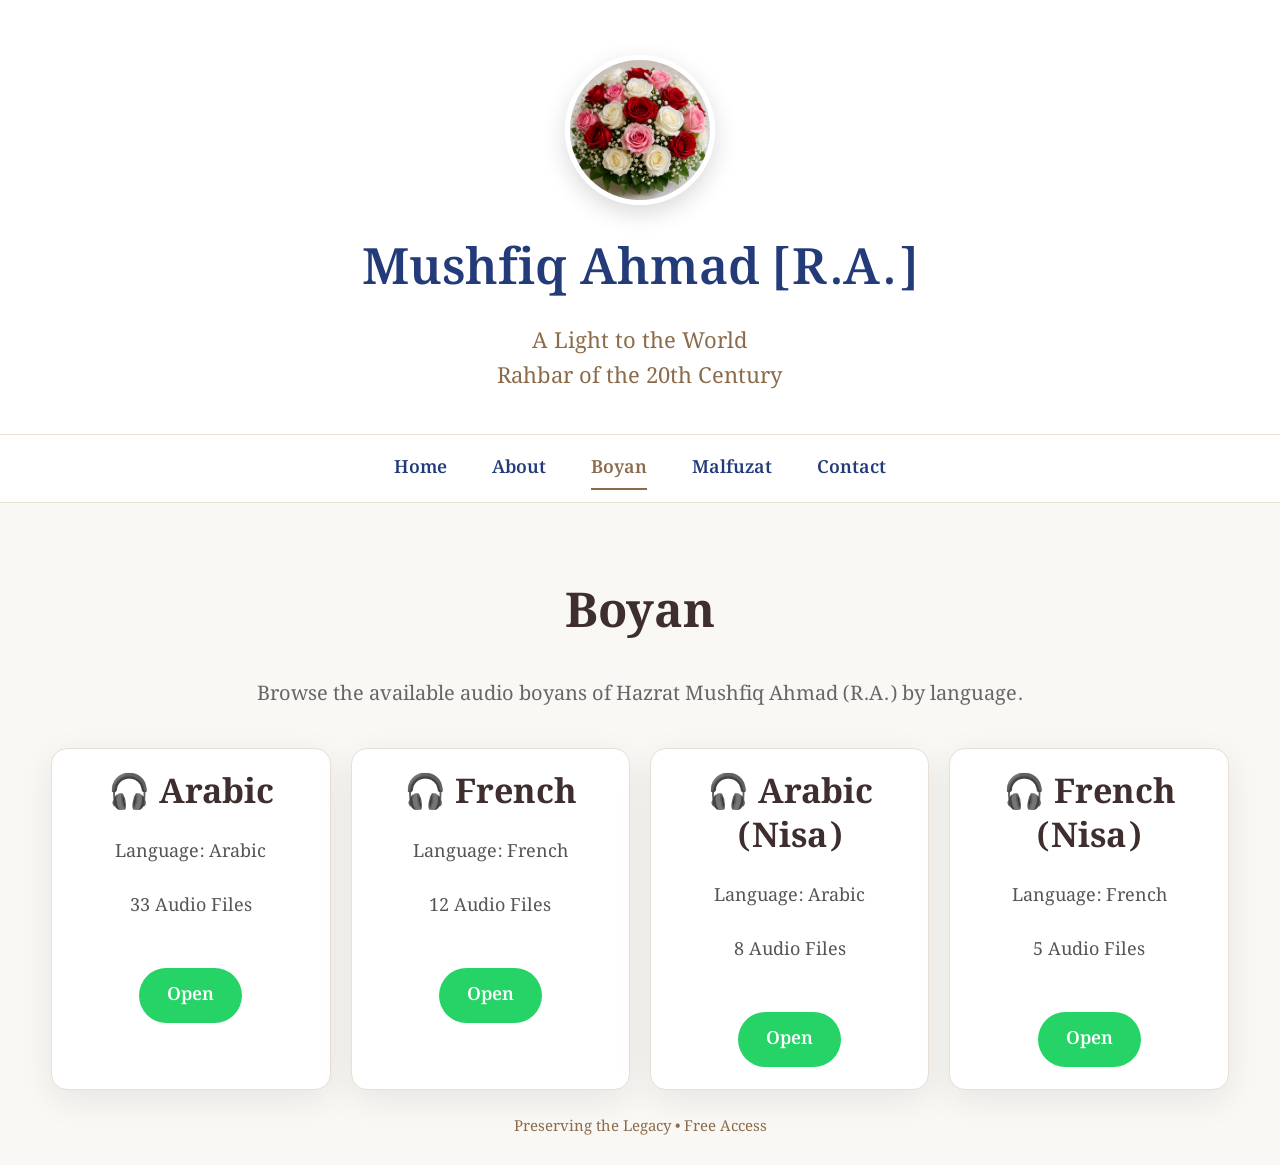
==== boyan/index.html @ 86aa0bdf "Boyan page update" ====
<!DOCTYPE html>
<html lang="en">

<head>

    <meta charset="UTF-8">

    <meta name="viewport" content="width=device-width, initial-scale=1.0">

    <title>Boyan | Mushfiq Ahmad [R.A.]</title>

    <link rel="icon" type="image/png" sizes="32x32" href="../images/favicon.png">
    <link rel="shortcut icon" href="../images/favicon.png">
    <link rel="apple-touch-icon" href="../images/favicon.png">

    <link rel="stylesheet" href="../css/style.css">

    <link rel="preconnect" href="https://fonts.googleapis.com">
    <link rel="preconnect" href="https://fonts.gstatic.com" crossorigin>

    <link href="https://fonts.googleapis.com/css2?family=Cormorant+Garamond:wght@400;500;600;700&family=Noto+Serif+Bengali:wght@400;500;600;700&display=swap" rel="stylesheet">

</head>

<body>

<header class="site-header">

    <div class="container">

        <div class="site-branding">

            <div class="site-logo">

                <img src="../images/logo-flower.png" alt="Flower Logo">

            </div>

            <h1>Mushfiq Ahmad [R.A.]</h1>

            <p class="tagline">

                A Light to the World<br>
                Rahbar of the 20th Century

            </p>

        </div>

    </div>

</header>

<nav class="main-nav">

    <div class="container">

        <ul>

            <li><a href="../index.html">Home</a></li>

            <li><a href="../about.html">About</a></li>

            <li><a class="active" href="index.html">Boyan</a></li>

            <li><a href="../malfuzat/index.html">Malfuzat</a></li>

            <li><a href="../contact.html">Contact</a></li>

        </ul>

    </div>

</nav>

<main>

<section class="contact-hero">

    <div class="container">

        <div class="contact-heading">

            <h1>Boyan</h1>

            <p>

                Browse the available audio boyans of Hazrat Mushfiq Ahmad (R.A.) by language.

            </p>

        </div>

    </div>

</section>

<section class="boyan-content">

    <div class="container">
<div class="contact-grid">

    <!-- Arabic -->

    <div class="contact-card">

        <h2>🎧 Arabic</h2>

        <p>

            Language: Arabic

        </p>

        <p>

            33 Audio Files

        </p>

        <a href="arabic.html" class="whatsapp-btn">

            Open

        </a>

    </div>



    <!-- French -->

    <div class="contact-card">

        <h2>🎧 French</h2>

        <p>

            Language: French

        </p>

        <p>

            12 Audio Files

        </p>

        <a href="french.html" class="whatsapp-btn">

            Open

        </a>

    </div>



    <!-- Arabic Nisa -->

    <div class="contact-card">

        <h2>🎧 Arabic (Nisa)</h2>

        <p>

            Language: Arabic

        </p>

        <p>

            8 Audio Files

        </p>

        <a href="arabic-nisa.html" class="whatsapp-btn">

            Open

        </a>

    </div>



    <!-- French Nisa -->

    <div class="contact-card">

        <h2>🎧 French (Nisa)</h2>

        <p>

            Language: French

        </p>

        <p>

            5 Audio Files

        </p>

        <a href="french-nisa.html" class="whatsapp-btn">

            Open

        </a>

    </div>

</div>

</div>

</section>
<div style="text-align:center; padding:25px 0; color:#8b6b4a; font-size:15px;">

    Preserving the Legacy • Free Access

</div>
---- css/style.css ----
/* ===================================================
   Mushfiq Ahmad [R.A.]
   Main Stylesheet
=================================================== */

:root{

    --bg:#faf8f5;
    --white:#ffffff;
    --primary:#3f2e2e;
    --secondary:#8b6b4a;
    --border:#e8dfd5;
    --shadow:0 10px 35px rgba(0,0,0,.08);

}

*{
    margin:0;
    padding:0;
    box-sizing:border-box;
}

html{
    scroll-behavior:smooth;
}

body{

    font-family: "Noto Serif Bengali", serif;
    background:var(--bg);
    color:#243b7a;
    line-height:1.7;

}

img{

    width:100%;
    display:block;

}

a{

    text-decoration:none;
    color:inherit;

}

ul{

    list-style:none;

}

.container{

    width:92%;
    max-width:1200px;
    margin:auto;

}

/* ==========================
      HEADER
========================== */

.site-header{

    background:#ffffff;
    text-align:center;
    padding:55px 20px 40px;

}

.site-logo{

    width:150px;
    margin:auto;
    margin-bottom:22px;

}

.site-logo img{

    width:150px;
    height:150px;
    object-fit:cover;
    border-radius:50%;
    border:5px solid #ffffff;
    box-shadow:0 8px 25px rgba(0,0,0,.15);

}

.site-branding h1{

    font-size:50px;
    font-weight:600;
    margin-bottom:12px;

}

.tagline{

    font-size:22px;
    color:var(--secondary);
    line-height:1.6;

}

/* ==========================
      NAVIGATION
========================== */

.main-nav{

    background:#ffffff;
    border-top:1px solid var(--border);
    border-bottom:1px solid var(--border);
    position:sticky;
    top:0;
    z-index:999;

}

.main-nav ul{

    display:flex;
    justify-content:center;
    gap:45px;
    padding:18px;

}

.main-nav a{

    font-size:18px;
    font-weight:600;
    transition:.3s;
    padding-bottom:6px;

}

.main-nav a:hover,
.main-nav .active{

    color:var(--secondary);
    border-bottom:2px solid var(--secondary);

}

/* ==========================
      HERO
========================== */

.hero{

    padding:40px 0 20px;

}

.hero-content{

    display:grid;
    grid-template-columns:1fr 1fr;
    gap:70px;
    align-items:center;

}

.hero-image{

    display:flex;
    justify-content:center;
    align-items:center;

}

.hero-image img{

    width:60%;
    max-width:380px;
    border-radius:22px;
    box-shadow:var(--shadow);

}

.hero-text h2{

    font-size:48px;
    margin-bottom:20px;
    line-height:1.2;

}

.hero-text h3{

    font-size:28px;
    font-weight:400;
    color:#666;
    margin-bottom:35px;
    line-height:1.5;

}

.hero-date{

    display:inline-block;
    background:#ffffff;
    border:1px solid var(--border);
    border-radius:14px;
    padding:20px 35px;
    box-shadow:var(--shadow);

}

.hero-date span{

    display:block;

}

.hero-date span:first-child{

    font-size:19px;
    font-weight:600;
    margin-bottom:8px;

}

.hero-date span:last-child{

    color:var(--secondary);
    font-size:17px;

}

/* ==========================
      RESPONSIVE
========================== */

@media (max-width:992px){

.hero-content{

grid-template-columns:1fr;
text-align:center;
gap:45px;

}

.hero-image img{

width:70%;
max-width:360px;

}

.hero-text h2{

font-size:40px;

}

.hero-text h3{

font-size:24px;

}

}

@media (max-width:768px){

.site-header{

padding:40px 20px;

}

.site-logo{

width:130px;

}

.site-logo img{

width:130px;
height:130px;

}

.site-branding h1{

font-size:34px;

}

.tagline{

font-size:18px;

}

.main-nav ul{

flex-wrap:wrap;
gap:18px;

}

.main-nav a{

font-size:16px;

}

.hero{

padding:60px 0;

}

.hero-image img{

width:80%;
max-width:320px;

}

.hero-text h2{

font-size:34px;

}

.hero-text h3{

font-size:22px;

}

.hero-date{

padding:18px 24px;

}

}

@media (max-width:576px){

.container{

width:92%;

}

.site-logo{

width:110px;

}

.site-logo img{

width:110px;
height:110px;

}

.site-branding h1{

font-size:28px;

}

.tagline{

font-size:16px;

}

.hero-image img{

width:100%;
max-width:280px;

}

.hero-text h2{

font-size:28px;

}

.hero-text h3{

font-size:20px;

}

.hero-date{

width:100%;

}

}
/* ===========================================
        INTRO SECTION
=========================================== */

.intro-section{

    padding:90px 0;

    background:#ffffff;

}

.section-title{

    text-align:center;

    margin-bottom:60px;

}

.section-title h2{

    font-size:44px;

    color:#243b7a;

    font-weight:600;

    line-height:1.4;

}

.title-line{

    width:120px;

    height:4px;

    background:var(--secondary);

    margin:25px auto 0;

    border-radius:50px;

}

.intro-card{

    max-width:900px;

    margin:auto;

    background:#faf8f5;

    padding:55px;

    border-radius:24px;

    box-shadow:var(--shadow);

    border:1px solid var(--border);

}

.intro-card p{

    font-size:21px;

    line-height:2;

    color:#444;

    margin-bottom:28px;

    text-align:justify;

}

.intro-card blockquote{

    margin-top:40px;

    text-align:center;

    font-size:30px;

    color:var(--secondary);

    font-style:italic;

    font-weight:600;

}

/* ---------- Responsive ---------- */

@media(max-width:768px){

.intro-section{

padding:70px 0;

}

.section-title h2{

font-size:32px;

}

.intro-card{

padding:35px 28px;

}

.intro-card p{

font-size:18px;

text-align:left;

}

.intro-card blockquote{

font-size:24px;

}

}
/* ===========================================
        নির্বাচিত বয়ান
=========================================== */

.featured-boyan{

    padding:90px 0;

    background:var(--bg);

}

.section-subtitle{

    margin-top:0px;

    color:#777;

    font-size:18px;

}

.boyan-grid{

    display:grid;

    grid-template-columns:repeat(4,1fr);

    gap:22px;

    margin-top:60px;
    justify-content:center;

}

.boyan-card{

    background:#ffffff;

    border-radius:20px;

    padding:28px 20px;

    text-align:center;

    box-shadow:var(--shadow);

    transition:.35s;

    border:1px solid var(--border);
    max-width:220px;

}

.boyan-card:hover{

    transform:translateY(-8px);

    box-shadow:0 18px 45px rgba(0,0,0,.12);

}

.boyan-icon{

    font-size:54px;

    margin-bottom:8px;

}

.boyan-card h3{

    font-size:28px;

    margin-bottom:12px;

    color:var(--primary);

}

.boyan-card p{

    color:#666;

    font-size:17px;

    line-height:1.7;

}

@media(max-width:992px){

.boyan-grid{

grid-template-columns:repeat(2,1fr);

}

}

@media(max-width:576px){

.boyan-grid{

grid-template-columns:1fr;

}

.boyan-card{

padding:35px 25px;

}

}
/* ===========================================
        FEATURED MALFUZAT
=========================================== */

.featured-malfuzat{

    padding:90px 0;

    background:#ffffff;

}

.malfuzat-grid{

    display:grid;

    grid-template-columns:repeat(5,1fr);

    gap:25px;

    margin-top:60px;

}

.malfuzat-card{

    background:#faf8f5;

    border:1px solid var(--border);

    border-radius:20px;

    padding:35px 20px;

    text-align:center;

    box-shadow:var(--shadow);

    transition:.35s;

}

.malfuzat-card:hover{

    transform:translateY(-8px);

    box-shadow:0 18px 40px rgba(0,0,0,.12);

}

.book-icon{

    font-size:52px;

    margin-bottom:20px;

}

.malfuzat-card h3{

    font-size:26px;

    margin-bottom:10px;

    color:var(--primary);

}

.malfuzat-card p{

    color:#777;

    margin-bottom:25px;

    font-size:18px;

}

.read-link{

    color:var(--secondary);

    font-weight:700;

    font-size:17px;

    transition:.3s;

}

.malfuzat-card:hover .read-link{

    letter-spacing:1px;

}

@media(max-width:1200px){

.malfuzat-grid{

grid-template-columns:repeat(3,1fr);

}

}

@media(max-width:768px){

.malfuzat-grid{

grid-template-columns:repeat(2,1fr);

}

}

@media(max-width:576px){

.malfuzat-grid{

grid-template-columns:1fr;

}

}
/* ==========================
   Intro Button
========================== */

.intro-button{

    text-align:center;

    margin-top:35px;

}

.btn-about{

    display:inline-block;

    padding:15px 42px;

    background:#8b6b4a;

    color:#fff;

    font-size:18px;

    font-weight:600;

    border-radius:50px;

    transition:.35s ease;

    box-shadow:0 8px 20px rgba(0,0,0,.15);

}

.btn-about:hover{

    background:#6f5438;

    transform:translateY(-3px);

    box-shadow:0 14px 28px rgba(0,0,0,.18);

}
/* ===================================================
                ABOUT PAGE
=================================================== */

.about-page{

    padding:80px 0;

}

.about-header{

    text-align:center;

    margin-bottom:60px;

}

.about-small-title{

    display:inline-block;

    font-size:22px;

    color:#8b6b4a;

    letter-spacing:2px;

    margin-bottom:15px;

}

.about-header h1{

    font-size:54px;

    color:#3f2e2e;

    margin-bottom:15px;

    font-weight:700;

}

.about-header h2{

    font-size:28px;

    font-style:italic;

    color:#8b6b4a;

    font-weight:500;

}

.about-article{

    max-width:1000px;

    margin:0 auto;

    font-family:"Noto Serif Bengali", serif;

    font-size:1.42rem;

    line-height:2.35;

    font-weight:500;

    color:#123f8d;

    text-align:justify;

    text-justify:inter-word;

    letter-spacing:.01em;

    -webkit-font-smoothing:antialiased;

    -moz-osx-font-smoothing:grayscale;

}


.about-article p{

    font-family:"Noto Serif Bengali", serif;

    font-size:20px;

    line-height:2.15;

    font-weight:500;

    text-align:justify;

    text-justify:inter-word;

    margin-bottom:32px;

    color:#123f8d !important;

}

.about-article strong{

    color:#0a2f75 !important;

    font-weight:700;

}

.about-article blockquote{

    margin:50px auto;

    max-width:750px;

    text-align:center;

    font-size:34px;

    font-style:italic;

    color:#8b6b4a;

    font-weight:600;

    line-height:1.6;

}

.about-article hr{

    margin:60px auto;

    width:140px;

    border:none;

    border-top:2px solid #d8c7b4;

}

@media(max-width:768px){

.about-header h1{

font-size:38px;

}

.about-header h2{

font-size:22px;

}

.about-article{

padding:35px 25px;

}

.about-article p{

font-size:19px;

line-height:2;

}

.about-article blockquote{

font-size:26px;

}

.about-article p:first-child:first-letter{

font-size:54px;

line-height:48px;

}

}
/* =====================================
   CONTACT PAGE
===================================== */

.contact-hero{

    padding:70px 0 35px;

}

.contact-heading{

    text-align:center;

    max-width:900px;

    margin:auto;

}

.contact-heading h1{

    font-size:48px;

    margin-bottom:20px;

    color:var(--primary);

}

.contact-heading p{

    font-size:20px;

    line-height:1.9;

    color:#666;

}


.contact-content{

    padding:30px 0 70px;

}


.contact-grid{

    display:grid;

    grid-template-columns:repeat(4,1fr);

    gap:20px;

}


.contact-card{

    background:#ffffff;

    padding:22px;

    border-radius:16px;

    text-align:center;

    box-shadow:var(--shadow);

    border:1px solid var(--border);

}
.contact-card h2{

    font-size:22px;

    margin-bottom:18px;

    line-height:1.3;

}
.contact-card p{

    font-size:17px;

    margin:10px 0;

}

.contact-card h2{

    font-size:34px;

    margin-bottom:20px;

    color:var(--primary);

}


.contact-card p{

    font-size:18px;

    line-height:1.9;

    color:#555;

    margin-bottom:20px;

}


.contact-list{

    margin-top:25px;

}


.contact-list li{

    padding:14px 0;

    border-bottom:1px solid #ececec;

    font-size:18px;

}


.contact-list li:last-child{

    border-bottom:none;

}


/* ==============================
   CONTACT RESPONSIVE
============================== */

@media(max-width:900px){

.contact-grid{

grid-template-columns:1fr;

}

.contact-heading h1{

font-size:38px;

}

.contact-card{

padding:30px;

}

}
/* ==========================
   WhatsApp Section
========================== */

.whatsapp-section{

    padding:70px 0;

}

.whatsapp-card{

    max-width:700px;

    margin:auto;

    text-align:center;

    background:#fff;

    padding:45px;

    border-radius:24px;

    box-shadow:var(--shadow);

    border:1px solid var(--border);

}

.whatsapp-card h2{

    font-size:34px;

    margin-bottom:18px;

}

.whatsapp-card p{

    font-size:18px;

    color:#666;

    line-height:1.8;

    margin-bottom:30px;

}

.whatsapp-qr{

    width:280px;

    margin:25px auto;

    border-radius:16px;

}

.whatsapp-btn{

    display:inline-block;

    margin-top:25px;

    background:#25D366;

    color:#fff;

    padding:12px 28px;

    border-radius:30px;

    font-size:18px;

    font-weight:600;

    transition:.3s;

}

.whatsapp-btn:hover{

    background:#1da851;

}
/* ===================================
MALFUZAT HERO
=================================== */

.malfuzat-hero{

padding:90px 0;

text-align:center;

}

.malfuzat-hero h1{

font-size:52px;

margin-bottom:20px;

color:var(--primary);

}

.malfuzat-hero p{

max-width:760px;

margin:auto;

font-size:21px;

line-height:1.9;

color:#666;

}
/*==================================
MALFUZAT VOLUME
==================================*/

.volume-section{

padding:20px 0 90px;

}

.section-title{

text-align:center;

margin-bottom:50px;

}

.section-title h2{

font-size:40px;

margin-bottom:12px;

color:var(--primary);

}

.section-title p{

font-size:18px;

color:#666;

}

.volume-grid{

display:grid;

grid-template-columns:repeat(auto-fit,minmax(280px,1fr));

gap:30px;

}

.volume-card{

background:#fff;

border:1px solid var(--border);

border-radius:18px;

padding:35px;

box-shadow:var(--shadow);

transition:.35s;

}

.volume-card:hover{

transform:translateY(-8px);

}

.volume-number{

display:inline-block;

background:#f3ece4;

padding:8px 18px;

border-radius:50px;

font-weight:600;

color:var(--secondary);

margin-bottom:20px;

}

.volume-card h3{

font-size:28px;

margin-bottom:15px;

}

.volume-card p{

color:#666;

margin-bottom:25px;

line-height:1.8;

}

.volume-card a{

display:inline-block;

padding:12px 28px;

background:var(--secondary);

color:#fff;

border-radius:50px;

font-weight:600;

transition:.3s;

}

.volume-card a:hover{

background:var(--primary);

}
/* ===================================================
   MALFUZAT VOLUME PAGE
=================================================== */

.volume-hero{

    padding:70px 0 40px;

    text-align:center;

}

.volume-hero h1{

    font-size:50px;

    color:var(--primary);

    margin-bottom:10px;

}

.volume-hero h2{

    font-size:30px;

    color:var(--secondary);

    font-weight:600;

    margin-bottom:15px;

}

.volume-hero p{

    font-size:20px;

    color:#666;

}


/* ==========================
   MALFUZAT LIST
========================== */

.malfuzat-list{

    padding-bottom:70px;

}

.malfuzat-list .container{

    max-width:840px;

}


.malfuzat-item{

    padding:20px 0;

    border-bottom:2px solid #d6c7b8;

}


.malfuzat-item:first-child{

    border-top:2px solid #d6c7b8;

}


.malfuzat-item h3{

    font-size:24px;

    color:var(--primary);

    margin-bottom:18px;

    display:flex;

    align-items:center;

    gap:10px;

}


.malfuzat-item p{

    font-family: "Noto Serif Bengali", serif;

    font-size:19px;

    line-height:1.9;

    font-weight:400;

    color:#2202a3;

    text-align:justify;

    letter-spacing:.15px;

}

}


/* ==========================
   VOLUME NAVIGATION
========================== */

.volume-navigation{

    padding:30px 0 80px;

}


.volume-navigation .container{

    display:flex;

    justify-content:space-between;

    align-items:center;

    gap:20px;

}

.prev-volume{

    margin-right:auto;

}

.all-volume{

    margin:0 auto;

}

.next-volume{

    margin-left:auto;

}


.volume-navigation a{

    display:inline-block;

    padding:14px 26px;

    background:#fff;

    border:1px solid var(--border);

    border-radius:12px;

    color:var(--primary);

    font-weight:600;

    transition:.3s;

}


.volume-navigation a:hover{

    background:var(--secondary);

    color:#fff;

}
.all-volume{

    background:#f8f5f1 !important;

    color:var(--secondary) !important;

    border:1px solid var(--border) !important;

}

.volume-navigation .disabled{

    opacity:.45;

    pointer-events:none;

}


/* ==========================
   RESPONSIVE
========================== */

@media(max-width:768px){

.volume-hero h1{

font-size:38px;

}

.volume-hero h2{

font-size:24px;

}

.volume-hero p{

font-size:18px;

}

.malfuzat-item{

padding:14px 0;

}

.malfuzat-item h3{

font-size:22px;

}

.malfuzat-item p{

    font-size:17px;

    line-height:1.9;

    font-weight:500;

}

.volume-navigation .container{

    display:flex;

    flex-direction:column;

    align-items:stretch;

}

.volume-navigation a{

width:100%;

text-align:center;

}

}
/* ==========================
   BACK TO TOP BUTTON
========================== */

#topBtn{

    position:fixed;

    bottom:35px;

    right:35px;

    width:60px;

    height:60px;

    border:none;

    border-radius:50%;

    background:var(--secondary);

    color:#fff;

    font-size:34px;

    font-weight:700;

    display:none;

    justify-content:center;

    align-items:center;

    line-height:1;

    cursor:pointer;

    z-index:9999;

    box-shadow:0 10px 30px rgba(0,0,0,.30);

    transition:.3s;

}

#topBtn:hover{

transform:translateY(-4px) scale(1.08);

box-shadow:0 14px 35px rgba(0,0,0,.35);

}

.copy-btn{

    display:inline-flex;

    align-items:center;

    gap:6px;

    margin-top:2px;

    margin-bottom:12px;

    padding:8px 18px;

    border:none;

    border-radius:8px;

    background:#9b7348;

    color:#fff;

    font-size:15px;

    cursor:pointer;

    transition:.25s;

}

.copy-btn:hover{

    background:#7f5c37;

}
.copy-area{

    display:flex;

    justify-content:flex-end;

    margin-top:0px;

    margin-bottom:0px;

}
.boyan-hero{

    text-align:center;

}

.boyan-hero p{

    max-width:700px;

    margin:20px auto 0;

    text-align:center;

}
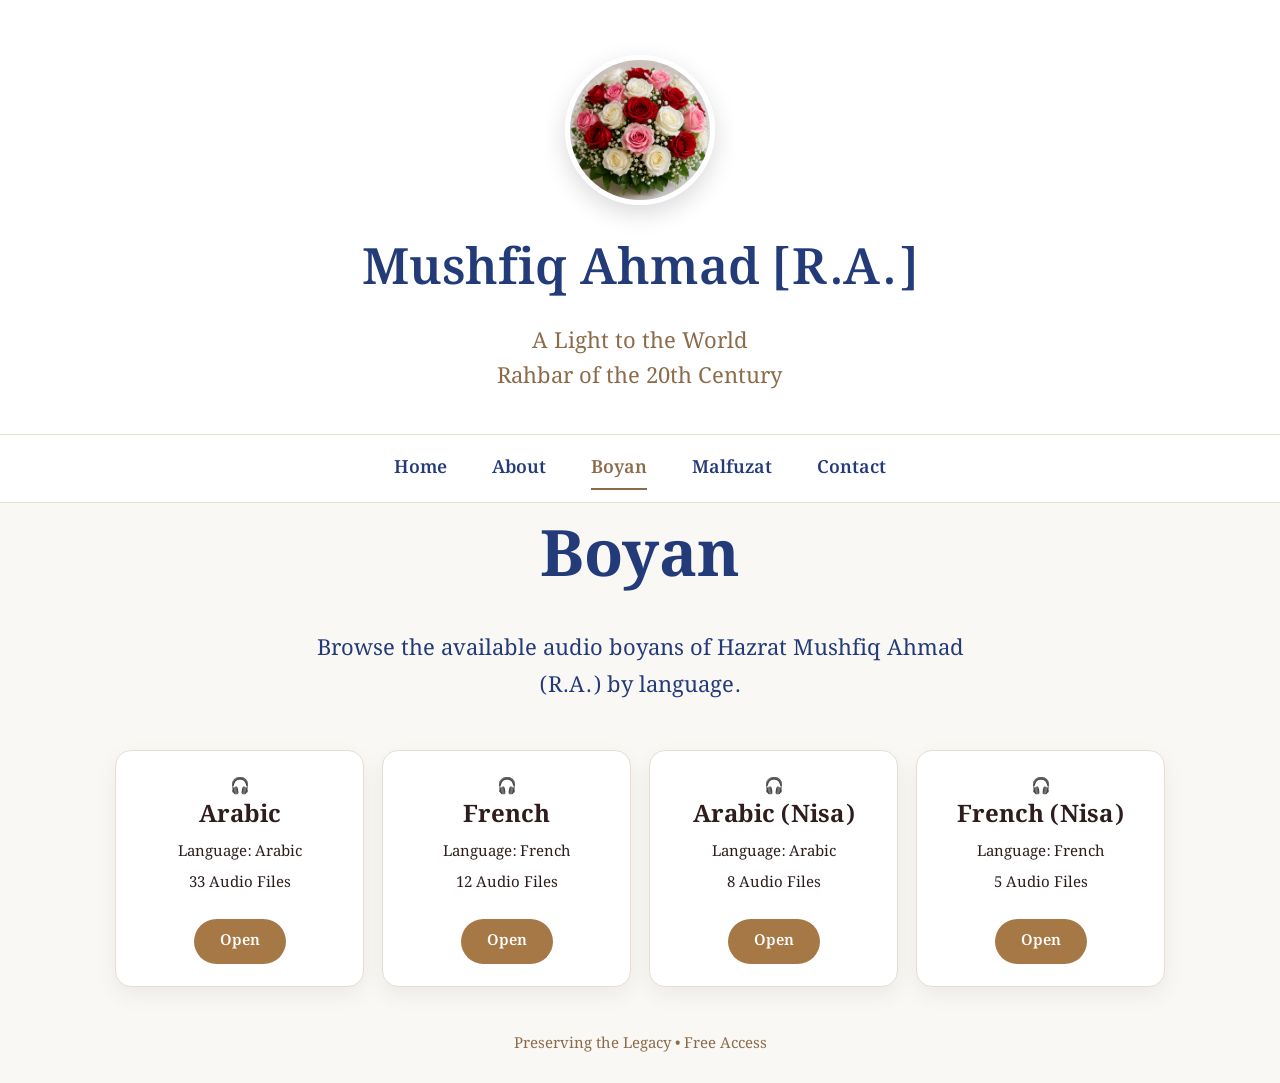
==== commit 22fddd9e: "boyan/index.html update" ====
--- a/boyan/index.html
+++ b/boyan/index.html
@@ -75,19 +75,93 @@
 
 <main>
 
-<section class="contact-hero">
+<section class="boyan-page">
 
     <div class="container">
 
-        <div class="contact-heading">
+        <div class="boyan-title">
 
             <h1>Boyan</h1>
 
             <p>
+                Browse the available audio boyans of Hazrat Mushfiq Ahmad (R.A.) by language.
+            </p>
 
-                Browse the available audio boyans of Hazrat Mushfiq Ahmad (R.A.) by language.
+        </div>
 
-            </p>
+        <div class="language-grid">
+
+            <!-- Arabic -->
+
+            <div class="language-card">
+
+                <div class="language-icon">🎧</div>
+
+                <h3>Arabic</h3>
+
+                <p>Language: Arabic</p>
+
+                <p>33 Audio Files</p>
+
+                <a href="arabic.html" class="language-btn">
+                    Open
+                </a>
+
+            </div>
+
+            <!-- French -->
+
+            <div class="language-card">
+
+                <div class="language-icon">🎧</div>
+
+                <h3>French</h3>
+
+                <p>Language: French</p>
+
+                <p>12 Audio Files</p>
+
+                <a href="french.html" class="language-btn">
+                    Open
+                </a>
+
+            </div>
+
+            <!-- Arabic Nisa -->
+
+            <div class="language-card">
+
+                <div class="language-icon">🎧</div>
+
+                <h3>Arabic (Nisa)</h3>
+
+                <p>Language: Arabic</p>
+
+                <p>8 Audio Files</p>
+
+                <a href="arabic-nisa.html" class="language-btn">
+                    Open
+                </a>
+
+            </div>
+
+            <!-- French Nisa -->
+
+            <div class="language-card">
+
+                <div class="language-icon">🎧</div>
+
+                <h3>French (Nisa)</h3>
+
+                <p>Language: French</p>
+
+                <p>5 Audio Files</p>
+
+                <a href="french-nisa.html" class="language-btn">
+                    Open
+                </a>
+
+            </div>
 
         </div>
 
@@ -95,124 +169,9 @@
 
 </section>
 
-<section class="boyan-content">
+<button id="topBtn">↑</button>
 
-    <div class="container">
-<div class="contact-grid">
-
-    <!-- Arabic -->
-
-    <div class="contact-card">
-
-        <h2>🎧 Arabic</h2>
-
-        <p>
-
-            Language: Arabic
-
-        </p>
-
-        <p>
-
-            33 Audio Files
-
-        </p>
-
-        <a href="arabic.html" class="whatsapp-btn">
-
-            Open
-
-        </a>
-
-    </div>
-
-
-
-    <!-- French -->
-
-    <div class="contact-card">
-
-        <h2>🎧 French</h2>
-
-        <p>
-
-            Language: French
-
-        </p>
-
-        <p>
-
-            12 Audio Files
-
-        </p>
-
-        <a href="french.html" class="whatsapp-btn">
-
-            Open
-
-        </a>
-
-    </div>
-
-
-
-    <!-- Arabic Nisa -->
-
-    <div class="contact-card">
-
-        <h2>🎧 Arabic (Nisa)</h2>
-
-        <p>
-
-            Language: Arabic
-
-        </p>
-
-        <p>
-
-            8 Audio Files
-
-        </p>
-
-        <a href="arabic-nisa.html" class="whatsapp-btn">
-
-            Open
-
-        </a>
-
-    </div>
-
-
-
-    <!-- French Nisa -->
-
-    <div class="contact-card">
-
-        <h2>🎧 French (Nisa)</h2>
-
-        <p>
-
-            Language: French
-
-        </p>
-
-        <p>
-
-            5 Audio Files
-
-        </p>
-
-        <a href="french-nisa.html" class="whatsapp-btn">
-
-            Open
-
-        </a>
-
-    </div>
-
-</div>
-
-</div>
+</main>
 
 </section>
 <div style="text-align:center; padding:25px 0; color:#8b6b4a; font-size:15px;">
--- a/css/style.css
+++ b/css/style.css
@@ -1806,4 +1806,108 @@
 
     text-align:center;
 
+}
+/* =========================================
+   BOYAN PAGE (NEW DESIGN)
+========================================= */
+
+.language-grid{
+    max-width:1050px;
+    margin:45px auto 20px;
+    display:grid;
+    grid-template-columns:repeat(4,1fr);
+    gap:18px;
+}
+
+.language-card{
+    background:#fff;
+    border:1px solid #e8ddd1;
+    border-radius:16px;
+    padding:22px 16px;
+    text-align:center;
+    transition:.3s;
+    text-decoration:none;
+    color:#2f1d1d;
+    box-shadow:0 8px 22px rgba(0,0,0,.06);
+}
+
+.language-card:hover{
+    transform:translateY(-4px);
+    box-shadow:0 12px 28px rgba(0,0,0,.10);
+}
+
+.language-card .icon{
+    font-size:34px;
+    margin-bottom:12px;
+}
+
+.language-card h3{
+    font-size:24px;
+    margin:0 0 10px;
+    line-height:1.25;
+}
+
+.language-card p{
+    font-size:15px;
+    margin:6px 0;
+}
+
+.language-btn{
+    display:inline-block;
+    margin-top:16px;
+    padding:10px 26px;
+    border-radius:30px;
+    background:#a67845;
+    color:#fff;
+    text-decoration:none;
+    font-size:15px;
+    font-weight:600;
+}
+
+.language-btn:hover{
+    background:#8c6338;
+}
+
+@media(max-width:992px){
+
+    .language-grid{
+        grid-template-columns:repeat(2,1fr);
+    }
+
+}
+
+@media(max-width:600px){
+
+    .language-grid{
+        grid-template-columns:1fr;
+    }
+
+}
+.boyan-title{
+
+    text-align:center;
+
+    margin-bottom:45px;
+
+}
+
+.boyan-title p{
+
+    max-width:700px;
+
+    margin:18px auto 0;
+
+    text-align:center;
+
+    font-size:22px;
+
+    line-height:1.7;
+
+}
+.boyan-title h1{
+
+    font-size:64px;
+
+    margin-bottom:18px;
+
 }
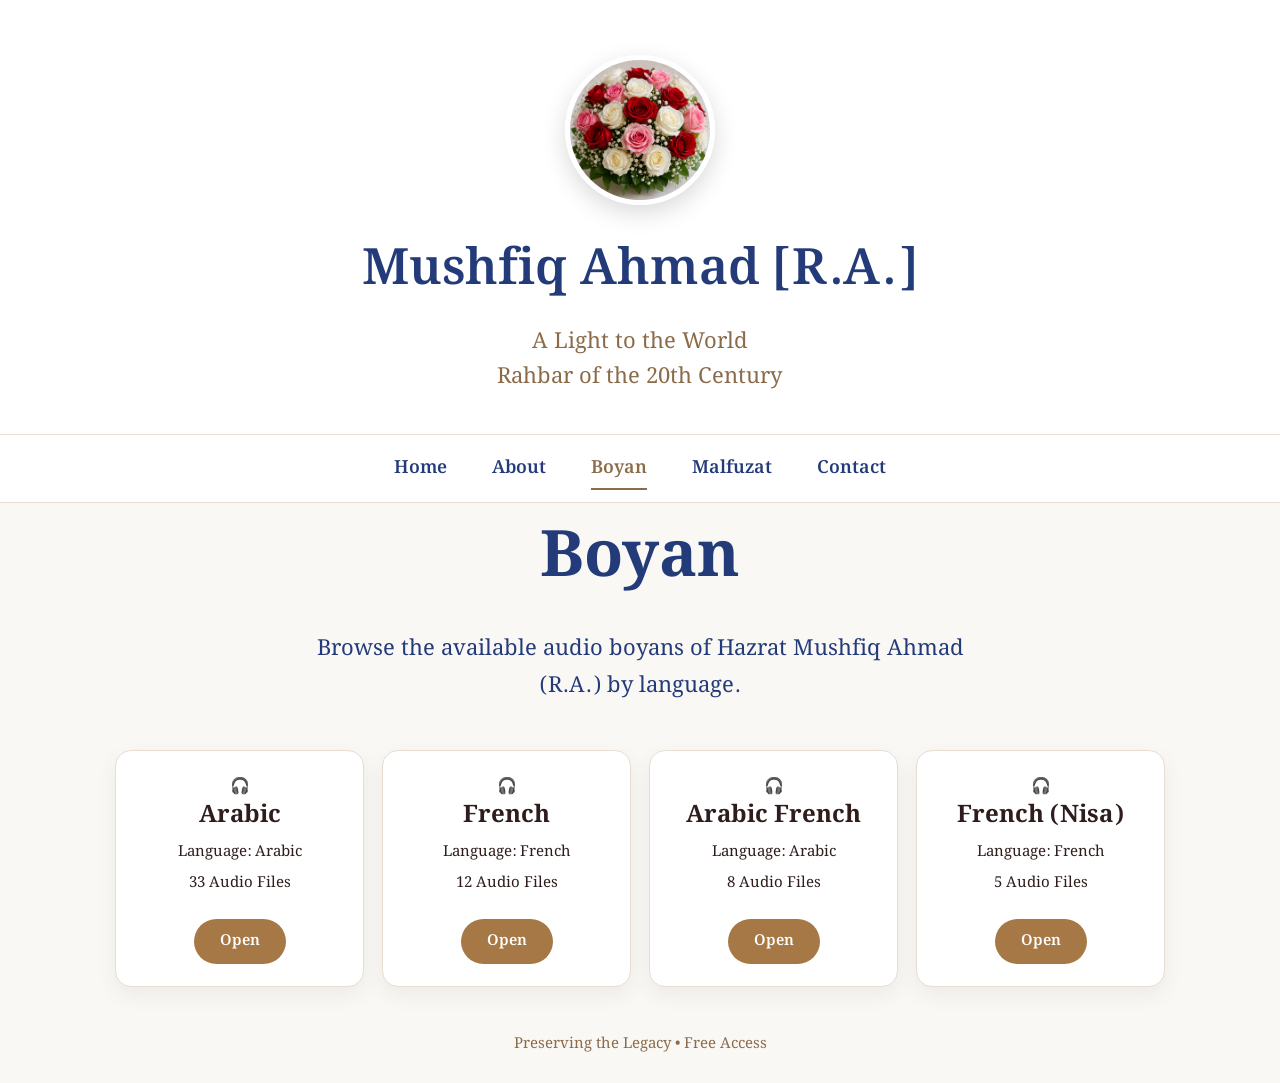
==== commit 913cfc1b: "Update index.html" ====
--- a/boyan/index.html
+++ b/boyan/index.html
@@ -133,13 +133,13 @@
 
                 <div class="language-icon">🎧</div>
 
-                <h3>Arabic (Nisa)</h3>
+                <h3>Arabic French</h3>
 
                 <p>Language: Arabic</p>
 
                 <p>8 Audio Files</p>
 
-                <a href="arabic-nisa.html" class="language-btn">
+                <a href="arabic-french.html" class="language-btn">
                     Open
                 </a>
 
--- a/css/style.css
+++ b/css/style.css
@@ -1062,9 +1062,15 @@
 
     display:grid;
 
-    grid-template-columns:repeat(4,1fr);
-
-    gap:20px;
+    grid-template-columns:repeat(2,1fr);
+
+    gap:35px;
+
+    max-width:900px;
+
+    margin:0 auto;
+
+    align-items:stretch;
 
 }
 
@@ -1082,6 +1088,8 @@
     box-shadow:var(--shadow);
 
     border:1px solid var(--border);
+
+    height:100%;
 
 }
 .contact-card h2{
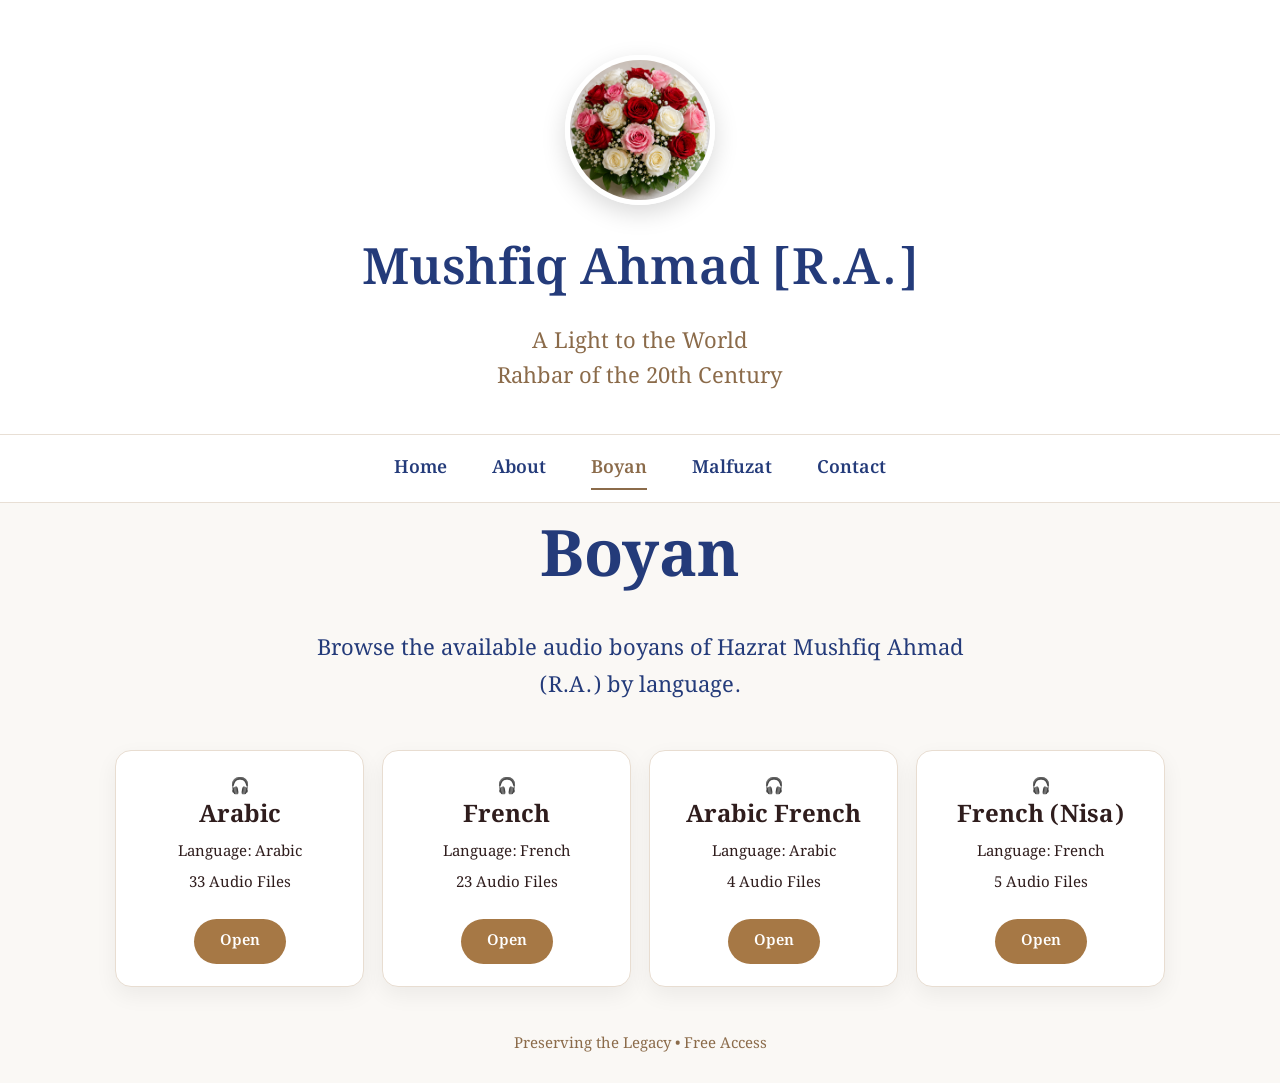
==== commit a252b052: "Update index.html" ====
--- a/boyan/index.html
+++ b/boyan/index.html
@@ -119,7 +119,7 @@
 
                 <p>Language: French</p>
 
-                <p>12 Audio Files</p>
+                <p>23 Audio Files</p>
 
                 <a href="french.html" class="language-btn">
                     Open
@@ -137,7 +137,7 @@
 
                 <p>Language: Arabic</p>
 
-                <p>8 Audio Files</p>
+                <p>4 Audio Files</p>
 
                 <a href="arabic-french.html" class="language-btn">
                     Open
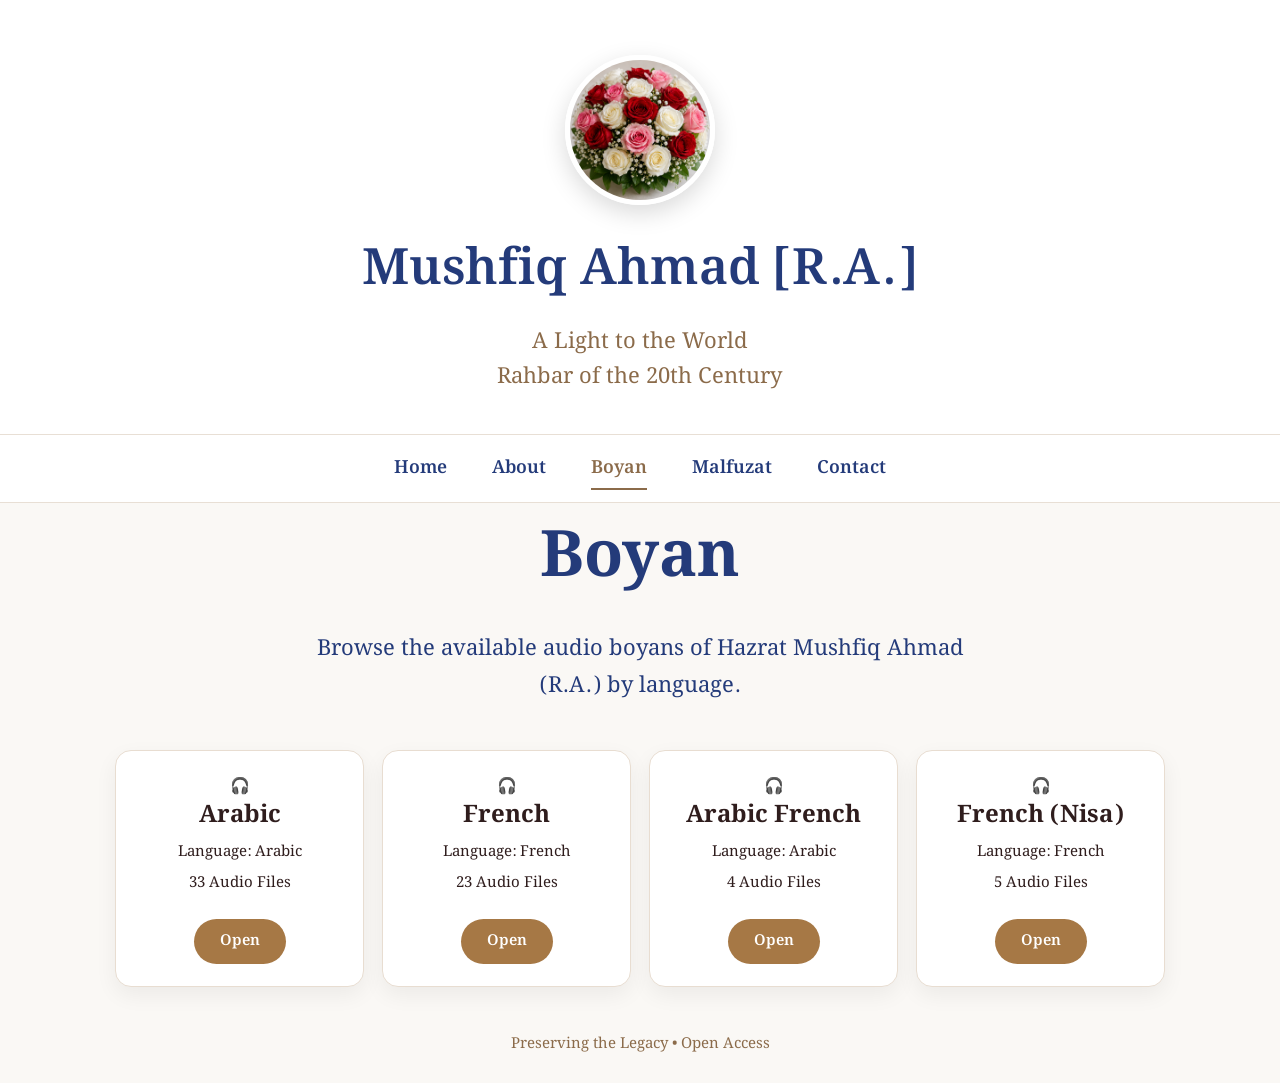
==== commit 1a300d95: "Update index.html" ====
--- a/boyan/index.html
+++ b/boyan/index.html
@@ -176,6 +176,6 @@
 </section>
 <div style="text-align:center; padding:25px 0; color:#8b6b4a; font-size:15px;">
 
-    Preserving the Legacy • Free Access
+    Preserving the Legacy • Open Access
 
 </div>
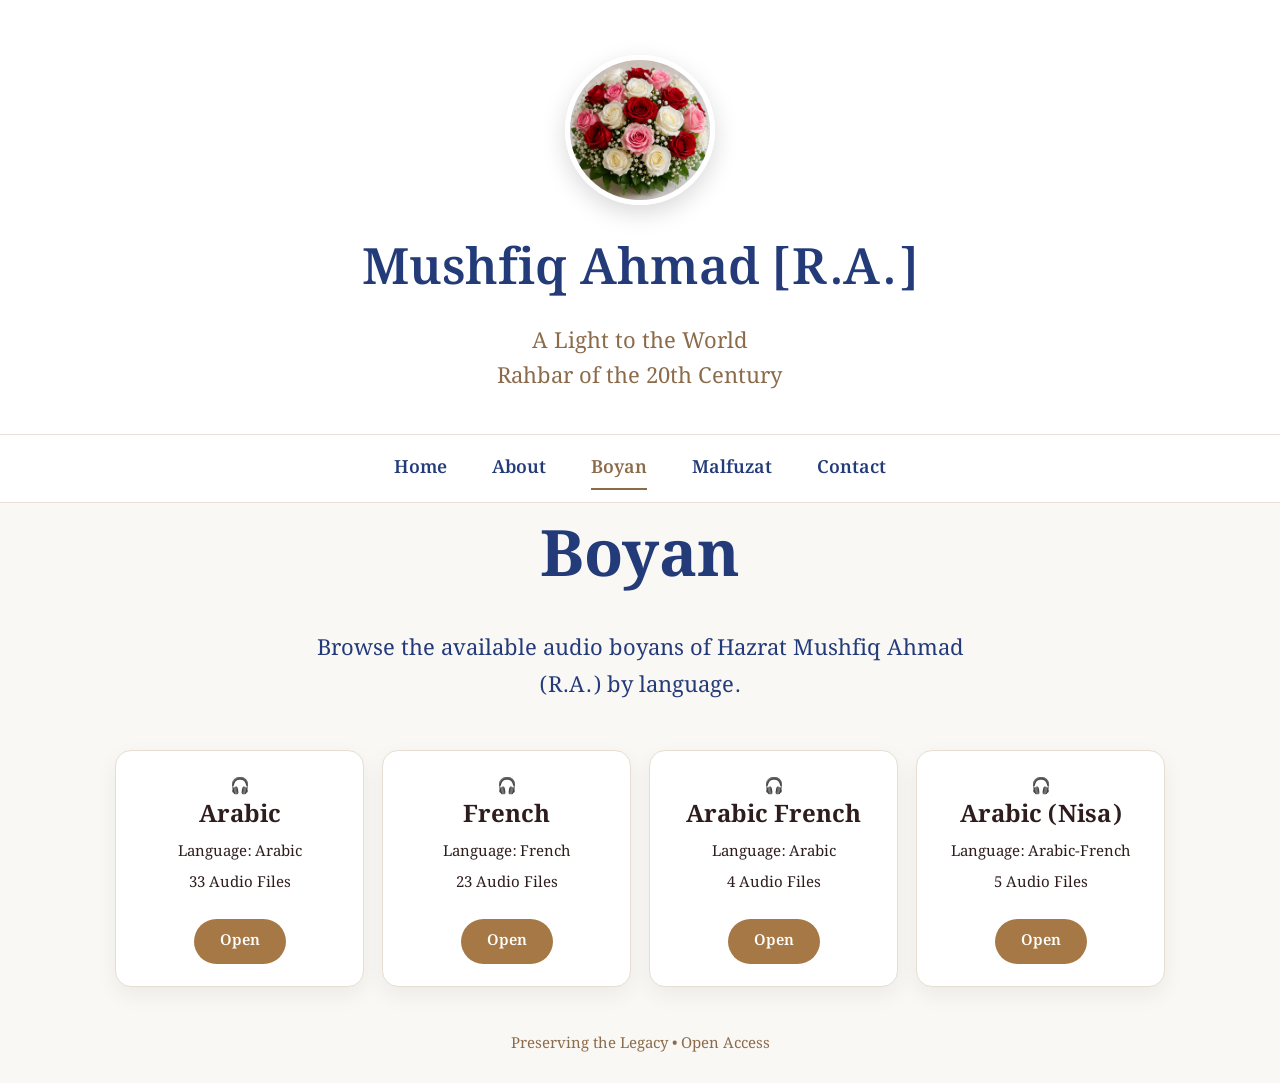
==== commit 37287704: "Page update" ====
--- a/boyan/index.html
+++ b/boyan/index.html
@@ -151,13 +151,13 @@
 
                 <div class="language-icon">🎧</div>
 
-                <h3>French (Nisa)</h3>
+                <h3>Arabic (Nisa)</h3>
 
-                <p>Language: French</p>
+                <p>Language: Arabic-French</p>
 
                 <p>5 Audio Files</p>
 
-                <a href="french-nisa.html" class="language-btn">
+                <a href="arabic-nisa.html" class="language-btn">
                     Open
                 </a>
 
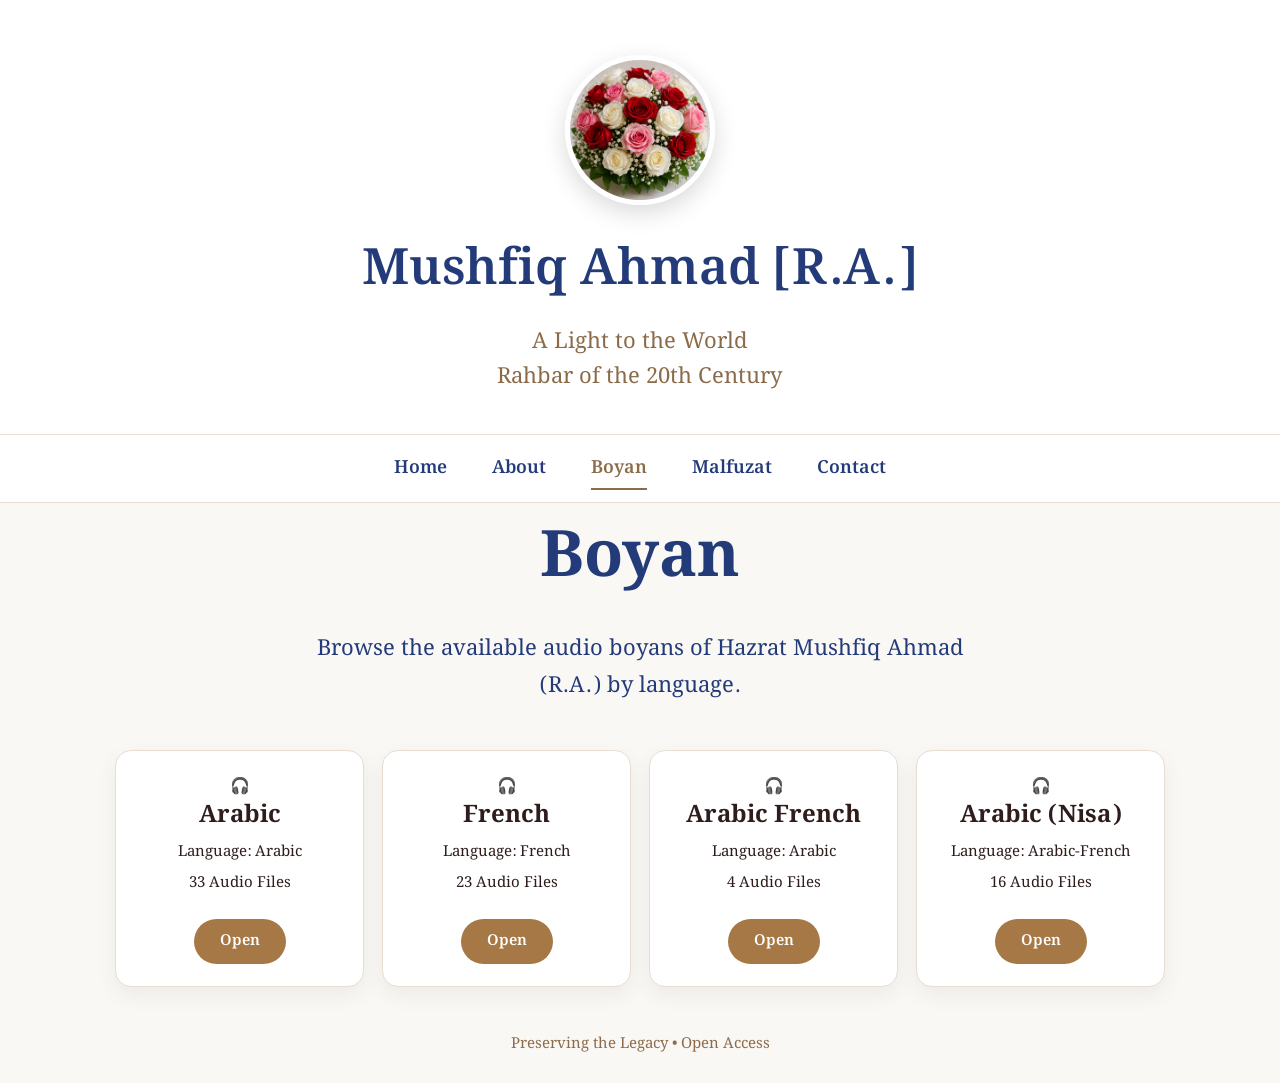
==== commit f3506c4d: "Update index.html" ====
--- a/boyan/index.html
+++ b/boyan/index.html
@@ -155,7 +155,7 @@
 
                 <p>Language: Arabic-French</p>
 
-                <p>5 Audio Files</p>
+                <p>16 Audio Files</p>
 
                 <a href="arabic-nisa.html" class="language-btn">
                     Open
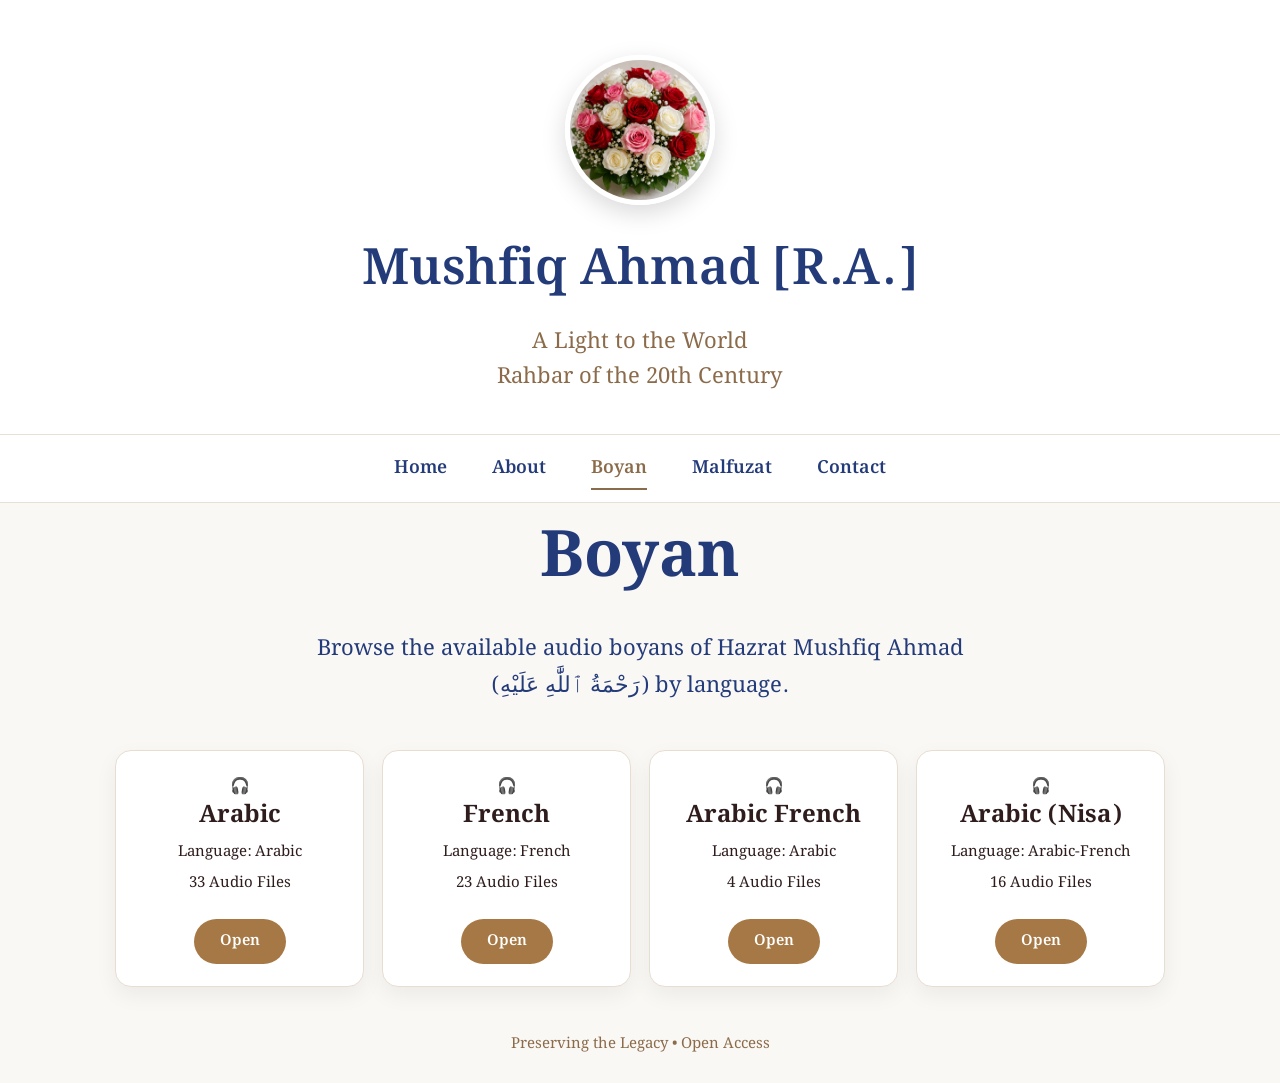
==== commit 4a27616c: "Update index.html" ====
--- a/boyan/index.html
+++ b/boyan/index.html
@@ -84,7 +84,7 @@
             <h1>Boyan</h1>
 
             <p>
-                Browse the available audio boyans of Hazrat Mushfiq Ahmad (R.A.) by language.
+                Browse the available audio boyans of Hazrat Mushfiq Ahmad (رَحْمَةُ ٱللَّٰهِ عَلَيْهِ) by language.
             </p>
 
         </div>
